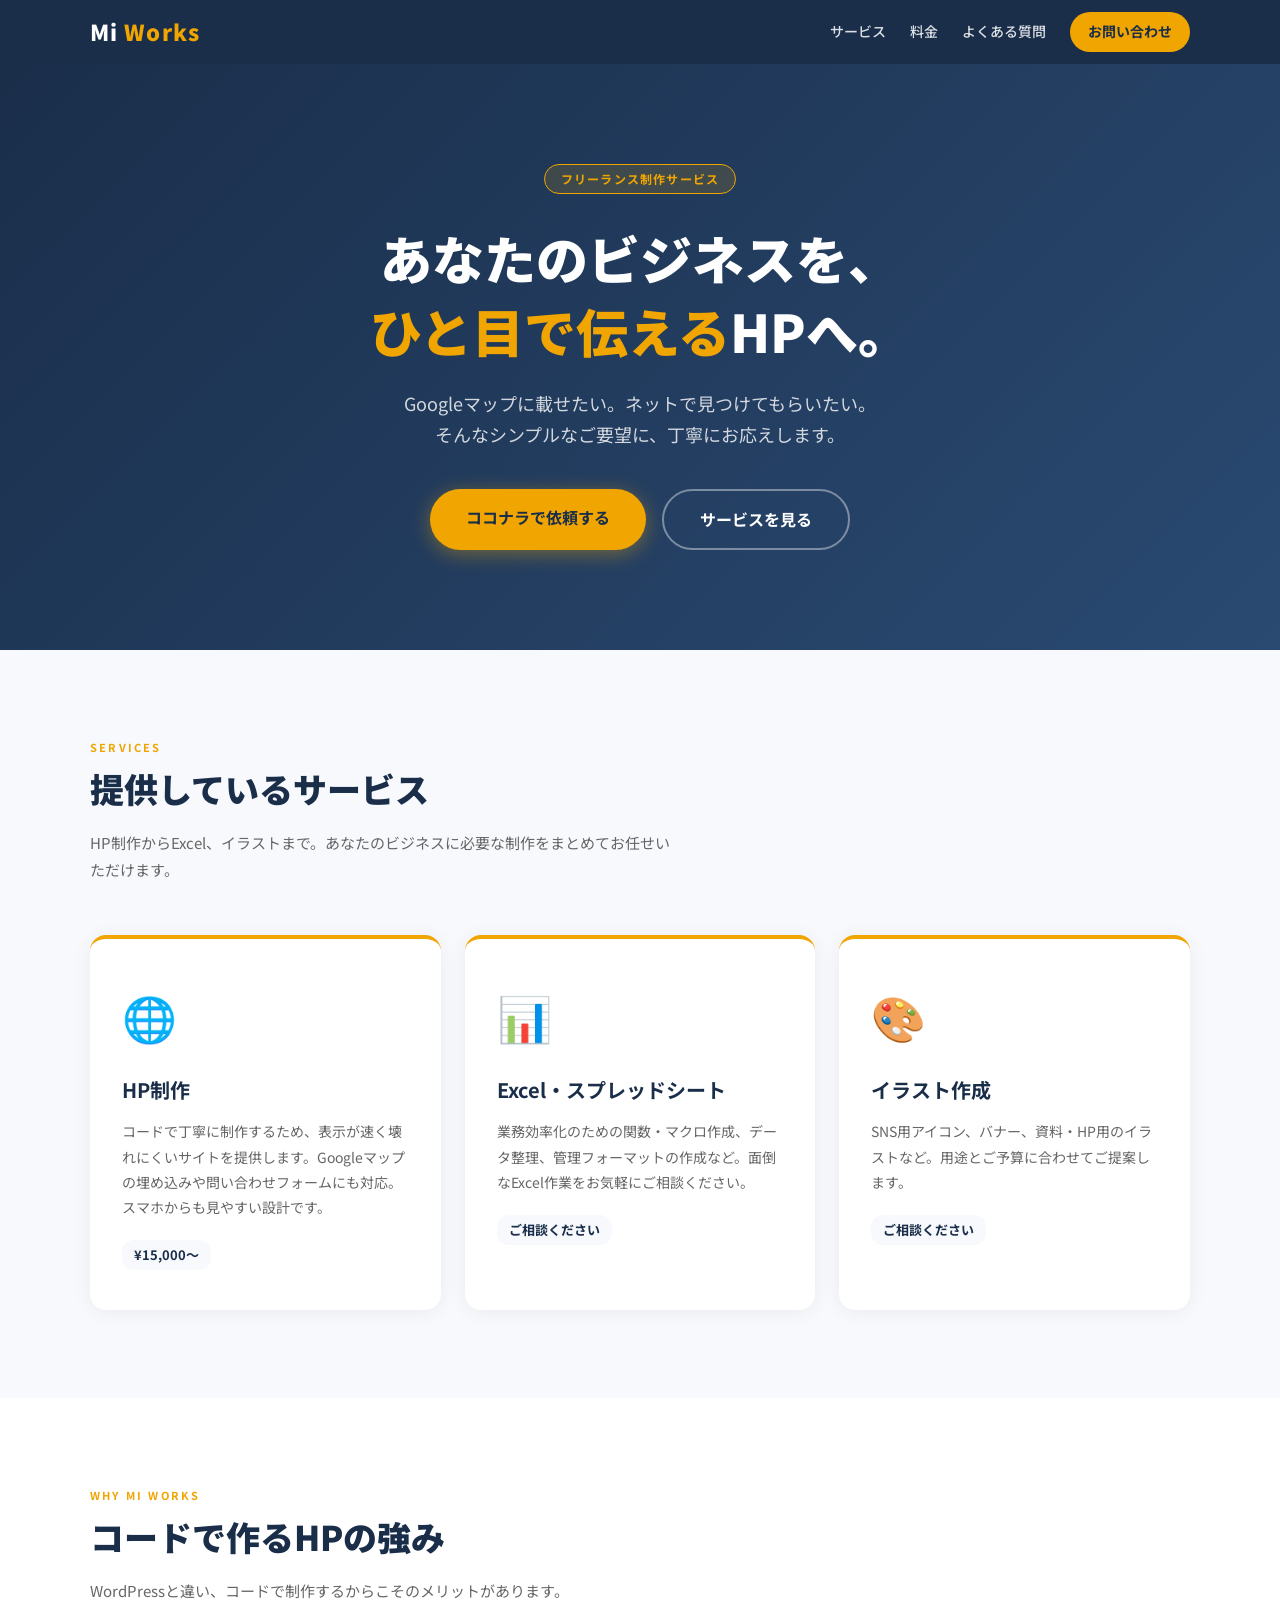
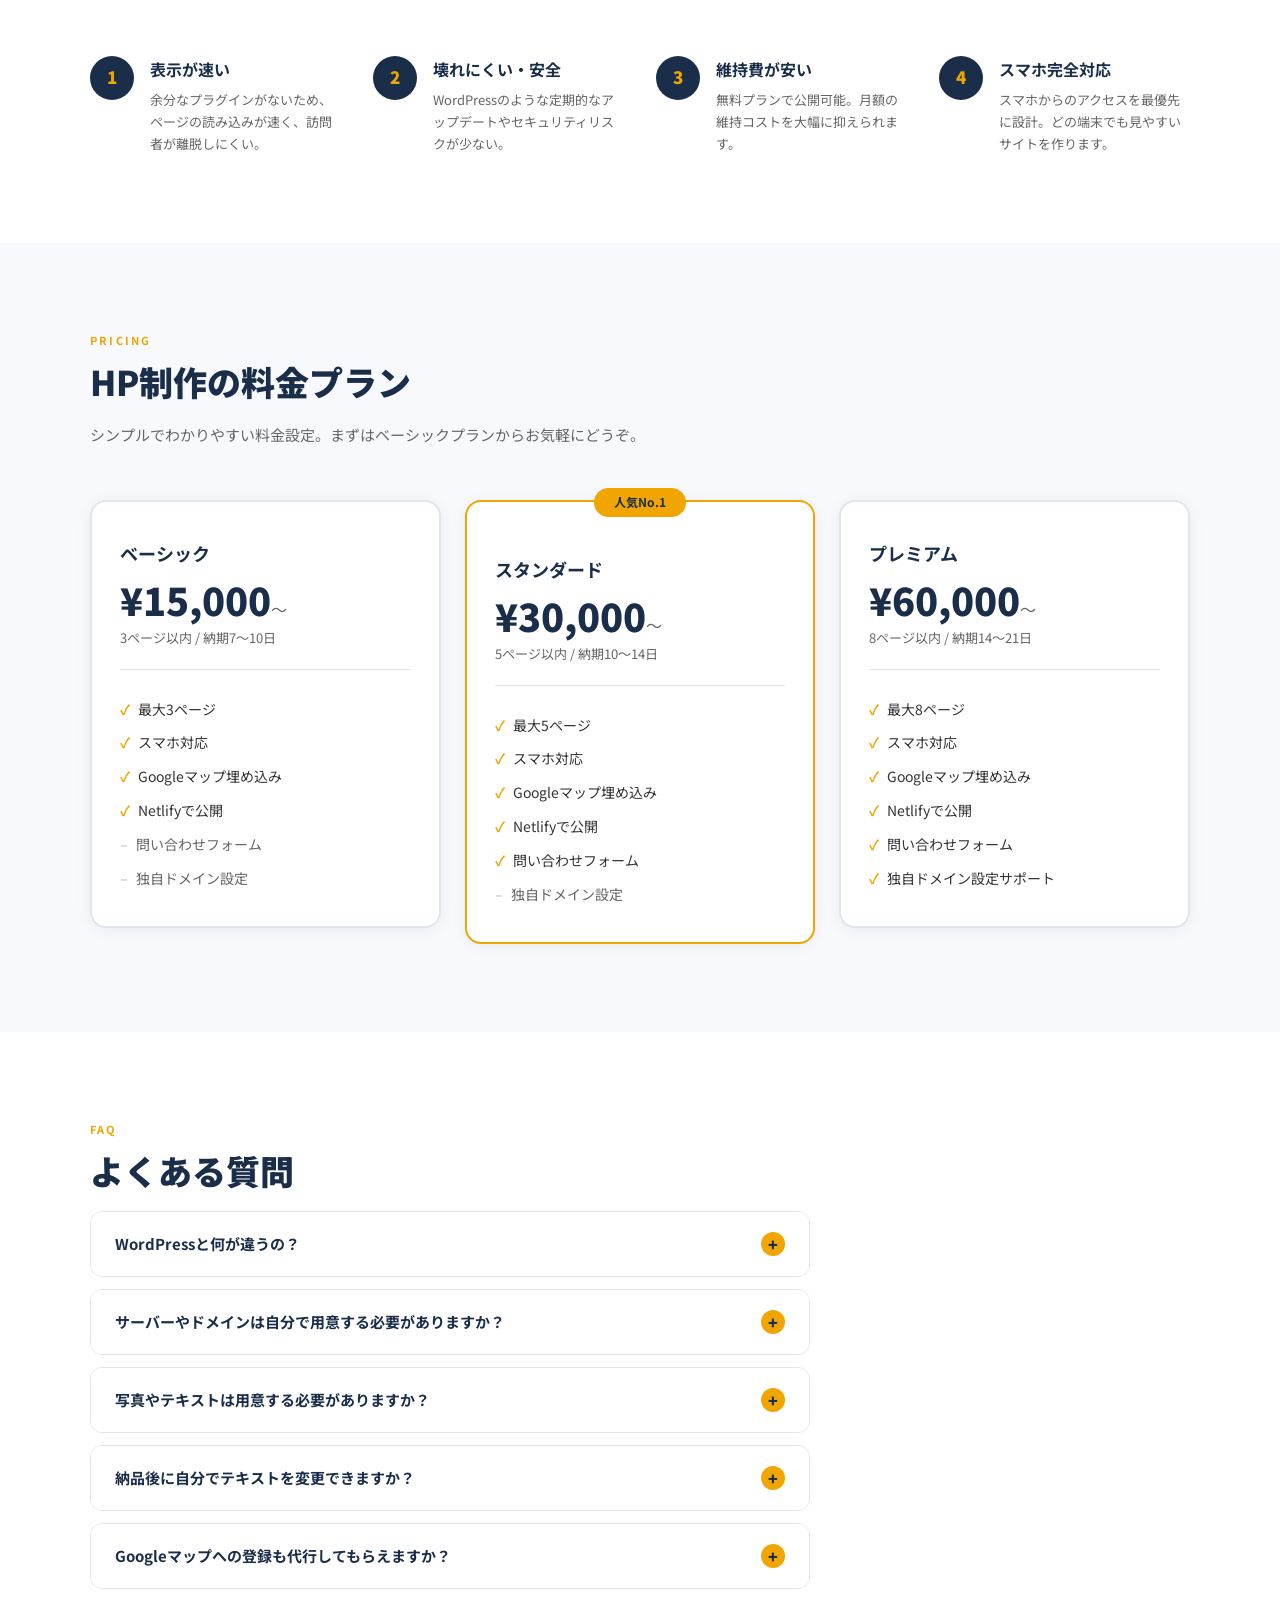
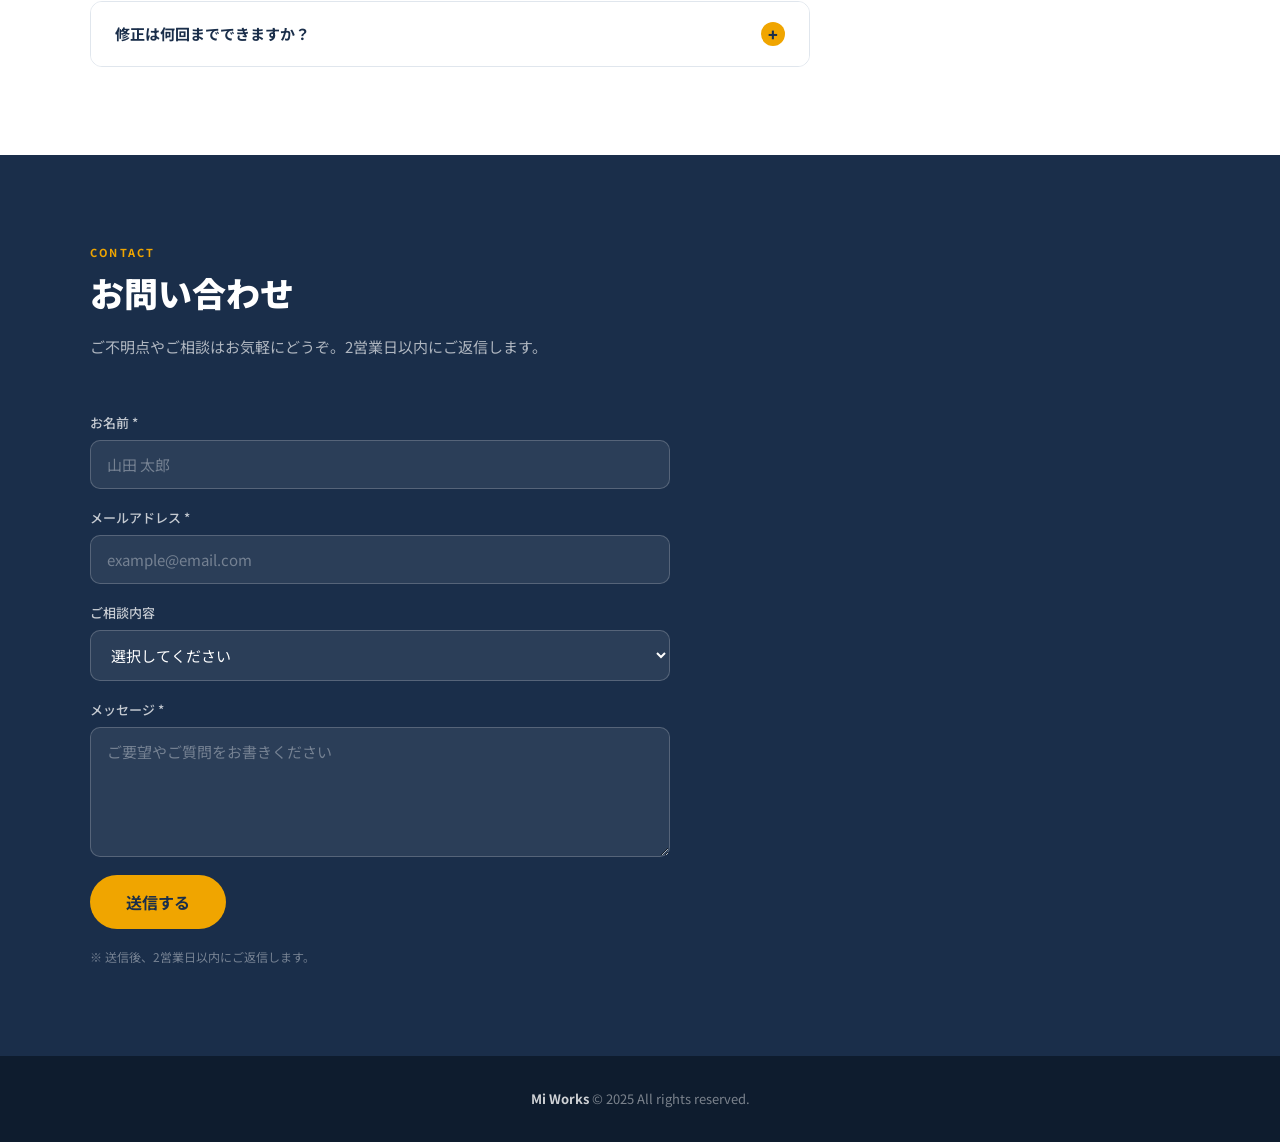
==== index.html @ 395dfb0a "Initial commit" ====
<!DOCTYPE html>
<html lang="ja">
<head>
  <meta charset="UTF-8">
  <meta name="viewport" content="width=device-width, initial-scale=1.0">
  <title>Mi Works | HP制作・Excel・イラスト</title>
  <link rel="preconnect" href="https://fonts.googleapis.com">
  <link href="https://fonts.googleapis.com/css2?family=Noto+Sans+JP:wght@400;500;700;900&display=swap" rel="stylesheet">
  <style>
    *, *::before, *::after { box-sizing: border-box; margin: 0; padding: 0; }

    :root {
      --navy: #1a2e4a;
      --navy-light: #2a4a72;
      --gold: #f0a500;
      --gold-dark: #d4900a;
      --bg: #ffffff;
      --bg-light: #f7f9fc;
      --text: #333333;
      --text-light: #666666;
      --border: #e0e6ed;
    }

    html { scroll-behavior: smooth; }

    body {
      font-family: 'Noto Sans JP', sans-serif;
      color: var(--text);
      line-height: 1.7;
      background: var(--bg);
    }

    /* Header */
    header {
      position: sticky;
      top: 0;
      background: var(--navy);
      z-index: 100;
      padding: 0 24px;
    }

    .header-inner {
      max-width: 1100px;
      margin: 0 auto;
      display: flex;
      align-items: center;
      justify-content: space-between;
      height: 64px;
    }

    .logo {
      color: #fff;
      font-size: 22px;
      font-weight: 900;
      letter-spacing: 0.05em;
      text-decoration: none;
    }

    .logo span { color: var(--gold); }

    nav { display: flex; gap: 24px; align-items: center; }

    nav a {
      color: rgba(255,255,255,0.85);
      text-decoration: none;
      font-size: 14px;
      font-weight: 500;
      transition: color 0.2s;
    }

    nav a:hover { color: var(--gold); }

    .nav-cta {
      background: var(--gold);
      color: var(--navy) !important;
      padding: 8px 18px;
      border-radius: 24px;
      font-weight: 700 !important;
    }

    .nav-cta:hover { background: var(--gold-dark); }

    .hamburger {
      display: none;
      flex-direction: column;
      gap: 5px;
      cursor: pointer;
      background: none;
      border: none;
      padding: 4px;
    }

    .hamburger span {
      display: block;
      width: 24px;
      height: 2px;
      background: #fff;
      border-radius: 2px;
    }

    /* Hero */
    .hero {
      background: linear-gradient(135deg, var(--navy) 0%, var(--navy-light) 100%);
      color: #fff;
      padding: 100px 24px;
      text-align: center;
    }

    .hero-badge {
      display: inline-block;
      background: rgba(240,165,0,0.15);
      border: 1px solid var(--gold);
      color: var(--gold);
      font-size: 12px;
      font-weight: 700;
      padding: 4px 16px;
      border-radius: 20px;
      margin-bottom: 28px;
      letter-spacing: 0.1em;
    }

    .hero h1 {
      font-size: clamp(28px, 5vw, 52px);
      font-weight: 900;
      line-height: 1.4;
      margin-bottom: 20px;
    }

    .hero h1 em {
      color: var(--gold);
      font-style: normal;
    }

    .hero p {
      font-size: clamp(14px, 2vw, 18px);
      opacity: 0.8;
      max-width: 560px;
      margin: 0 auto 40px;
    }

    .hero-buttons {
      display: flex;
      gap: 16px;
      justify-content: center;
      flex-wrap: wrap;
    }

    .btn-primary {
      background: var(--gold);
      color: var(--navy);
      padding: 15px 36px;
      border-radius: 36px;
      font-weight: 700;
      font-size: 16px;
      text-decoration: none;
      display: inline-block;
      transition: all 0.2s;
      box-shadow: 0 4px 20px rgba(240,165,0,0.4);
    }

    .btn-primary:hover {
      background: var(--gold-dark);
      transform: translateY(-2px);
      box-shadow: 0 8px 28px rgba(240,165,0,0.5);
    }

    .btn-secondary {
      background: transparent;
      color: #fff;
      padding: 15px 36px;
      border-radius: 36px;
      font-weight: 700;
      font-size: 16px;
      text-decoration: none;
      display: inline-block;
      border: 2px solid rgba(255,255,255,0.4);
      transition: all 0.2s;
    }

    .btn-secondary:hover {
      border-color: #fff;
      background: rgba(255,255,255,0.1);
    }

    /* Sections */
    section { padding: 88px 24px; }

    .section-inner { max-width: 1100px; margin: 0 auto; }

    .section-label {
      color: var(--gold);
      font-size: 11px;
      font-weight: 700;
      letter-spacing: 0.2em;
      text-transform: uppercase;
      margin-bottom: 8px;
    }

    .section-title {
      font-size: clamp(22px, 3vw, 34px);
      font-weight: 900;
      color: var(--navy);
      margin-bottom: 16px;
      line-height: 1.4;
    }

    .section-desc {
      color: var(--text-light);
      font-size: 15px;
      max-width: 580px;
      margin-bottom: 52px;
      line-height: 1.8;
    }

    /* Services */
    #services { background: var(--bg-light); }

    .service-grid {
      display: grid;
      grid-template-columns: repeat(auto-fit, minmax(280px, 1fr));
      gap: 24px;
    }

    .service-card {
      background: #fff;
      border-radius: 16px;
      padding: 40px 32px;
      box-shadow: 0 2px 20px rgba(0,0,0,0.06);
      transition: transform 0.2s, box-shadow 0.2s;
      border-top: 4px solid var(--gold);
    }

    .service-card:hover {
      transform: translateY(-6px);
      box-shadow: 0 12px 40px rgba(0,0,0,0.1);
    }

    .service-icon { font-size: 44px; margin-bottom: 20px; }

    .service-card h3 {
      font-size: 20px;
      font-weight: 700;
      color: var(--navy);
      margin-bottom: 12px;
    }

    .service-card p {
      font-size: 14px;
      color: var(--text-light);
      line-height: 1.8;
    }

    .service-tag {
      display: inline-block;
      background: var(--bg-light);
      color: var(--navy);
      font-size: 13px;
      font-weight: 700;
      padding: 4px 12px;
      border-radius: 12px;
      margin-top: 20px;
    }

    /* Why */
    #why { background: var(--bg); }

    .feature-grid {
      display: grid;
      grid-template-columns: repeat(auto-fit, minmax(240px, 1fr));
      gap: 32px;
    }

    .feature-item { display: flex; gap: 16px; align-items: flex-start; }

    .feature-num {
      flex-shrink: 0;
      width: 44px;
      height: 44px;
      background: var(--navy);
      color: var(--gold);
      border-radius: 50%;
      display: flex;
      align-items: center;
      justify-content: center;
      font-weight: 900;
      font-size: 17px;
    }

    .feature-text h4 {
      font-size: 16px;
      font-weight: 700;
      color: var(--navy);
      margin-bottom: 6px;
    }

    .feature-text p {
      font-size: 13px;
      color: var(--text-light);
      line-height: 1.7;
    }

    /* Pricing */
    #pricing { background: var(--bg-light); }

    .pricing-grid {
      display: grid;
      grid-template-columns: repeat(auto-fit, minmax(260px, 1fr));
      gap: 24px;
      align-items: start;
    }

    .pricing-card {
      background: #fff;
      border-radius: 16px;
      padding: 36px 28px;
      box-shadow: 0 2px 16px rgba(0,0,0,0.06);
      border: 2px solid var(--border);
    }

    .pricing-card.featured {
      border-color: var(--gold);
      position: relative;
      padding-top: 52px;
    }

    .featured-badge {
      position: absolute;
      top: -14px;
      left: 50%;
      transform: translateX(-50%);
      background: var(--gold);
      color: var(--navy);
      font-size: 12px;
      font-weight: 700;
      padding: 4px 20px;
      border-radius: 20px;
      white-space: nowrap;
    }

    .pricing-card h3 {
      font-size: 18px;
      font-weight: 700;
      color: var(--navy);
      margin-bottom: 8px;
    }

    .pricing-price {
      font-size: 38px;
      font-weight: 900;
      color: var(--navy);
      margin-bottom: 4px;
      line-height: 1.2;
    }

    .pricing-price span {
      font-size: 16px;
      font-weight: 400;
      color: var(--text-light);
    }

    .pricing-desc {
      font-size: 13px;
      color: var(--text-light);
      margin-bottom: 28px;
      padding-bottom: 20px;
      border-bottom: 1px solid var(--border);
    }

    .pricing-list {
      list-style: none;
      display: flex;
      flex-direction: column;
      gap: 10px;
    }

    .pricing-list li {
      font-size: 14px;
      color: var(--text);
      display: flex;
      align-items: center;
      gap: 8px;
    }

    .pricing-list li::before {
      content: '✓';
      color: var(--gold);
      font-weight: 700;
      flex-shrink: 0;
    }

    .pricing-list li.no::before {
      content: '–';
      color: #ccc;
    }

    .pricing-list li.no { color: var(--text-light); }

    /* FAQ */
    #faq { background: var(--bg); }

    .faq-list { max-width: 720px; display: flex; flex-direction: column; gap: 12px; }

    .faq-item {
      border: 1px solid var(--border);
      border-radius: 12px;
      overflow: hidden;
    }

    .faq-q {
      width: 100%;
      background: #fff;
      border: none;
      padding: 20px 24px;
      text-align: left;
      font-size: 15px;
      font-weight: 700;
      color: var(--navy);
      cursor: pointer;
      display: flex;
      justify-content: space-between;
      align-items: center;
      gap: 16px;
      font-family: inherit;
      transition: background 0.2s;
    }

    .faq-q:hover { background: var(--bg-light); }

    .faq-icon {
      flex-shrink: 0;
      width: 24px;
      height: 24px;
      background: var(--gold);
      color: var(--navy);
      border-radius: 50%;
      display: flex;
      align-items: center;
      justify-content: center;
      font-weight: 900;
      font-size: 16px;
      transition: transform 0.2s;
    }

    .faq-item.open .faq-icon { transform: rotate(45deg); }

    .faq-a {
      max-height: 0;
      overflow: hidden;
      transition: max-height 0.3s ease;
    }

    .faq-a p {
      padding: 16px 24px 20px;
      font-size: 14px;
      color: var(--text-light);
      line-height: 1.8;
      background: var(--bg-light);
    }

    /* Contact */
    #contact { background: var(--navy); }

    #contact .section-label { color: var(--gold); }
    #contact .section-title { color: #fff; }
    #contact .section-desc { color: rgba(255,255,255,0.65); }

    .contact-form {
      max-width: 580px;
      display: flex;
      flex-direction: column;
      gap: 18px;
    }

    .form-group { display: flex; flex-direction: column; gap: 6px; }

    .form-group label {
      font-size: 13px;
      font-weight: 500;
      color: rgba(255,255,255,0.75);
    }

    .form-group input,
    .form-group textarea,
    .form-group select {
      background: rgba(255,255,255,0.08);
      border: 1px solid rgba(255,255,255,0.2);
      border-radius: 10px;
      padding: 13px 16px;
      color: #fff;
      font-size: 15px;
      font-family: inherit;
      outline: none;
      transition: border-color 0.2s;
    }

    .form-group input::placeholder,
    .form-group textarea::placeholder {
      color: rgba(255,255,255,0.35);
    }

    .form-group input:focus,
    .form-group textarea:focus,
    .form-group select:focus {
      border-color: var(--gold);
    }

    .form-group textarea { resize: vertical; min-height: 130px; }
    .form-group select option { background: var(--navy); }

    .btn-submit {
      background: var(--gold);
      color: var(--navy);
      border: none;
      padding: 15px 36px;
      border-radius: 36px;
      font-weight: 700;
      font-size: 16px;
      cursor: pointer;
      transition: all 0.2s;
      align-self: flex-start;
      font-family: inherit;
    }

    .btn-submit:hover {
      background: var(--gold-dark);
      transform: translateY(-2px);
    }

    .form-note {
      font-size: 12px;
      color: rgba(255,255,255,0.4);
    }

    /* Footer */
    footer {
      background: #0e1c2e;
      color: rgba(255,255,255,0.45);
      text-align: center;
      padding: 32px 24px;
      font-size: 13px;
    }

    footer strong { color: rgba(255,255,255,0.8); }

    /* Mobile */
    @media (max-width: 768px) {
      nav { display: none; }

      nav.open {
        display: flex;
        flex-direction: column;
        position: absolute;
        top: 64px;
        left: 0;
        right: 0;
        background: var(--navy);
        padding: 20px 24px;
        gap: 18px;
        border-top: 1px solid rgba(255,255,255,0.1);
        z-index: 99;
      }

      .hamburger { display: flex; }
      header { position: relative; }
      section { padding: 64px 20px; }
      .hero { padding: 72px 20px; }
    }
  </style>
</head>
<body>

<header>
  <div class="header-inner">
    <a href="#" class="logo">Mi <span>Works</span></a>
    <nav id="nav">
      <a href="#services">サービス</a>
      <a href="#pricing">料金</a>
      <a href="#faq">よくある質問</a>
      <a href="#contact" class="nav-cta">お問い合わせ</a>
    </nav>
    <button class="hamburger" id="hamburger" aria-label="メニュー">
      <span></span><span></span><span></span>
    </button>
  </div>
</header>

<section class="hero">
  <div class="hero-badge">フリーランス制作サービス</div>
  <h1>あなたのビジネスを、<br><em>ひと目で伝える</em>HPへ。</h1>
  <p>Googleマップに載せたい。ネットで見つけてもらいたい。<br>そんなシンプルなご要望に、丁寧にお応えします。</p>
  <div class="hero-buttons">
    <a href="https://coconala.com" class="btn-primary">ココナラで依頼する</a>
    <a href="#services" class="btn-secondary">サービスを見る</a>
  </div>
</section>

<section id="services">
  <div class="section-inner">
    <div class="section-label">Services</div>
    <h2 class="section-title">提供しているサービス</h2>
    <p class="section-desc">HP制作からExcel、イラストまで。あなたのビジネスに必要な制作をまとめてお任せいただけます。</p>
    <div class="service-grid">
      <div class="service-card">
        <div class="service-icon">🌐</div>
        <h3>HP制作</h3>
        <p>コードで丁寧に制作するため、表示が速く壊れにくいサイトを提供します。Googleマップの埋め込みや問い合わせフォームにも対応。スマホからも見やすい設計です。</p>
        <span class="service-tag">¥15,000〜</span>
      </div>
      <div class="service-card">
        <div class="service-icon">📊</div>
        <h3>Excel・スプレッドシート</h3>
        <p>業務効率化のための関数・マクロ作成、データ整理、管理フォーマットの作成など。面倒なExcel作業をお気軽にご相談ください。</p>
        <span class="service-tag">ご相談ください</span>
      </div>
      <div class="service-card">
        <div class="service-icon">🎨</div>
        <h3>イラスト作成</h3>
        <p>SNS用アイコン、バナー、資料・HP用のイラストなど。用途とご予算に合わせてご提案します。</p>
        <span class="service-tag">ご相談ください</span>
      </div>
    </div>
  </div>
</section>

<section id="why">
  <div class="section-inner">
    <div class="section-label">Why Mi Works</div>
    <h2 class="section-title">コードで作るHPの強み</h2>
    <p class="section-desc">WordPressと違い、コードで制作するからこそのメリットがあります。</p>
    <div class="feature-grid">
      <div class="feature-item">
        <div class="feature-num">1</div>
        <div class="feature-text">
          <h4>表示が速い</h4>
          <p>余分なプラグインがないため、ページの読み込みが速く、訪問者が離脱しにくい。</p>
        </div>
      </div>
      <div class="feature-item">
        <div class="feature-num">2</div>
        <div class="feature-text">
          <h4>壊れにくい・安全</h4>
          <p>WordPressのような定期的なアップデートやセキュリティリスクが少ない。</p>
        </div>
      </div>
      <div class="feature-item">
        <div class="feature-num">3</div>
        <div class="feature-text">
          <h4>維持費が安い</h4>
          <p>無料プランで公開可能。月額の維持コストを大幅に抑えられます。</p>
        </div>
      </div>
      <div class="feature-item">
        <div class="feature-num">4</div>
        <div class="feature-text">
          <h4>スマホ完全対応</h4>
          <p>スマホからのアクセスを最優先に設計。どの端末でも見やすいサイトを作ります。</p>
        </div>
      </div>
    </div>
  </div>
</section>

<section id="pricing">
  <div class="section-inner">
    <div class="section-label">Pricing</div>
    <h2 class="section-title">HP制作の料金プラン</h2>
    <p class="section-desc">シンプルでわかりやすい料金設定。まずはベーシックプランからお気軽にどうぞ。</p>
    <div class="pricing-grid">
      <div class="pricing-card">
        <h3>ベーシック</h3>
        <div class="pricing-price">¥15,000<span>〜</span></div>
        <p class="pricing-desc">3ページ以内 / 納期7〜10日</p>
        <ul class="pricing-list">
          <li>最大3ページ</li>
          <li>スマホ対応</li>
          <li>Googleマップ埋め込み</li>
          <li>Netlifyで公開</li>
          <li class="no">問い合わせフォーム</li>
          <li class="no">独自ドメイン設定</li>
        </ul>
      </div>
      <div class="pricing-card featured">
        <div class="featured-badge">人気No.1</div>
        <h3>スタンダード</h3>
        <div class="pricing-price">¥30,000<span>〜</span></div>
        <p class="pricing-desc">5ページ以内 / 納期10〜14日</p>
        <ul class="pricing-list">
          <li>最大5ページ</li>
          <li>スマホ対応</li>
          <li>Googleマップ埋め込み</li>
          <li>Netlifyで公開</li>
          <li>問い合わせフォーム</li>
          <li class="no">独自ドメイン設定</li>
        </ul>
      </div>
      <div class="pricing-card">
        <h3>プレミアム</h3>
        <div class="pricing-price">¥60,000<span>〜</span></div>
        <p class="pricing-desc">8ページ以内 / 納期14〜21日</p>
        <ul class="pricing-list">
          <li>最大8ページ</li>
          <li>スマホ対応</li>
          <li>Googleマップ埋め込み</li>
          <li>Netlifyで公開</li>
          <li>問い合わせフォーム</li>
          <li>独自ドメイン設定サポート</li>
        </ul>
      </div>
    </div>
  </div>
</section>

<section id="faq">
  <div class="section-inner">
    <div class="section-label">FAQ</div>
    <h2 class="section-title">よくある質問</h2>
    <div class="faq-list">
      <div class="faq-item">
        <button class="faq-q">WordPressと何が違うの？<div class="faq-icon">+</div></button>
        <div class="faq-a"><p>WordPressはプラグインが多く便利な反面、表示が遅くなりやすく、定期的なアップデートが必要です。コードで作るサイトは軽くて速く、維持コストも低く抑えられます。</p></div>
      </div>
      <div class="faq-item">
        <button class="faq-q">サーバーやドメインは自分で用意する必要がありますか？<div class="faq-icon">+</div></button>
        <div class="faq-a"><p>ベーシック・スタンダードプランはNetlify（無料）で公開するため、サーバー契約は不要です。独自ドメイン（例：yourcompany.com）が必要な場合は別途取得していただきますが、取得方法をご案内します。</p></div>
      </div>
      <div class="faq-item">
        <button class="faq-q">写真やテキストは用意する必要がありますか？<div class="faq-icon">+</div></button>
        <div class="faq-a"><p>基本的にはご用意いただきます。ご用意が難しい場合は無料のフリー素材を使用する形でも対応可能です。お気軽にご相談ください。</p></div>
      </div>
      <div class="faq-item">
        <button class="faq-q">納品後に自分でテキストを変更できますか？<div class="faq-icon">+</div></button>
        <div class="faq-a"><p>HTMLファイルの編集が必要なため、ご自身での変更は難しい場合がほとんどです。変更が必要な際は別途お見積もりの上で対応いたします。</p></div>
      </div>
      <div class="faq-item">
        <button class="faq-q">Googleマップへの登録も代行してもらえますか？<div class="faq-icon">+</div></button>
        <div class="faq-a"><p>Googleマップへの登録（Googleビジネスプロフィール）はご自身での申請が必要ですが、手順をご案内します。HPへのGoogleマップ埋め込みはプランに含まれています。</p></div>
      </div>
      <div class="faq-item">
        <button class="faq-q">修正は何回までできますか？<div class="faq-icon">+</div></button>
        <div class="faq-a"><p>デザインの修正は3回まで含まれています。それ以上の修正や仕様変更が発生した場合は、別途お見積もりとなります。ご要望はなるべく最初にまとめてお伝えいただくとスムーズです。</p></div>
      </div>
    </div>
  </div>
</section>

<section id="contact">
  <div class="section-inner">
    <div class="section-label">Contact</div>
    <h2 class="section-title">お問い合わせ</h2>
    <p class="section-desc">ご不明点やご相談はお気軽にどうぞ。2営業日以内にご返信します。</p>
    <form class="contact-form" action="https://formspree.io/f/mlgvovpo" method="POST">
      <div class="form-group">
        <label>お名前 *</label>
        <input type="text" name="name" placeholder="山田 太郎" required>
      </div>
      <div class="form-group">
        <label>メールアドレス *</label>
        <input type="email" name="email" placeholder="example@email.com" required>
      </div>
      <div class="form-group">
        <label>ご相談内容</label>
        <select name="service">
          <option value="">選択してください</option>
          <option value="hp">HP制作</option>
          <option value="excel">Excel・スプレッドシート</option>
          <option value="illustration">イラスト作成</option>
          <option value="other">その他</option>
        </select>
      </div>
      <div class="form-group">
        <label>メッセージ *</label>
        <textarea name="message" placeholder="ご要望やご質問をお書きください" required></textarea>
      </div>
      <button type="submit" class="btn-submit">送信する</button>
      <p class="form-note">※ 送信後、2営業日以内にご返信します。</p>
    </form>
  </div>
</section>

<footer>
  <p><strong>Mi Works</strong> &copy; 2025 All rights reserved.</p>
</footer>

<script>
  const hamburger = document.getElementById('hamburger');
  const nav = document.getElementById('nav');
  hamburger.addEventListener('click', () => nav.classList.toggle('open'));

  document.querySelectorAll('.faq-q').forEach(btn => {
    btn.addEventListener('click', () => {
      const item = btn.parentElement;
      const answer = item.querySelector('.faq-a');
      const isOpen = item.classList.contains('open');
      document.querySelectorAll('.faq-item').forEach(i => {
        i.classList.remove('open');
        i.querySelector('.faq-a').style.maxHeight = '0';
      });
      if (!isOpen) {
        item.classList.add('open');
        answer.style.maxHeight = answer.scrollHeight + 'px';
      }
    });
  });
</script>

</body>
</html>
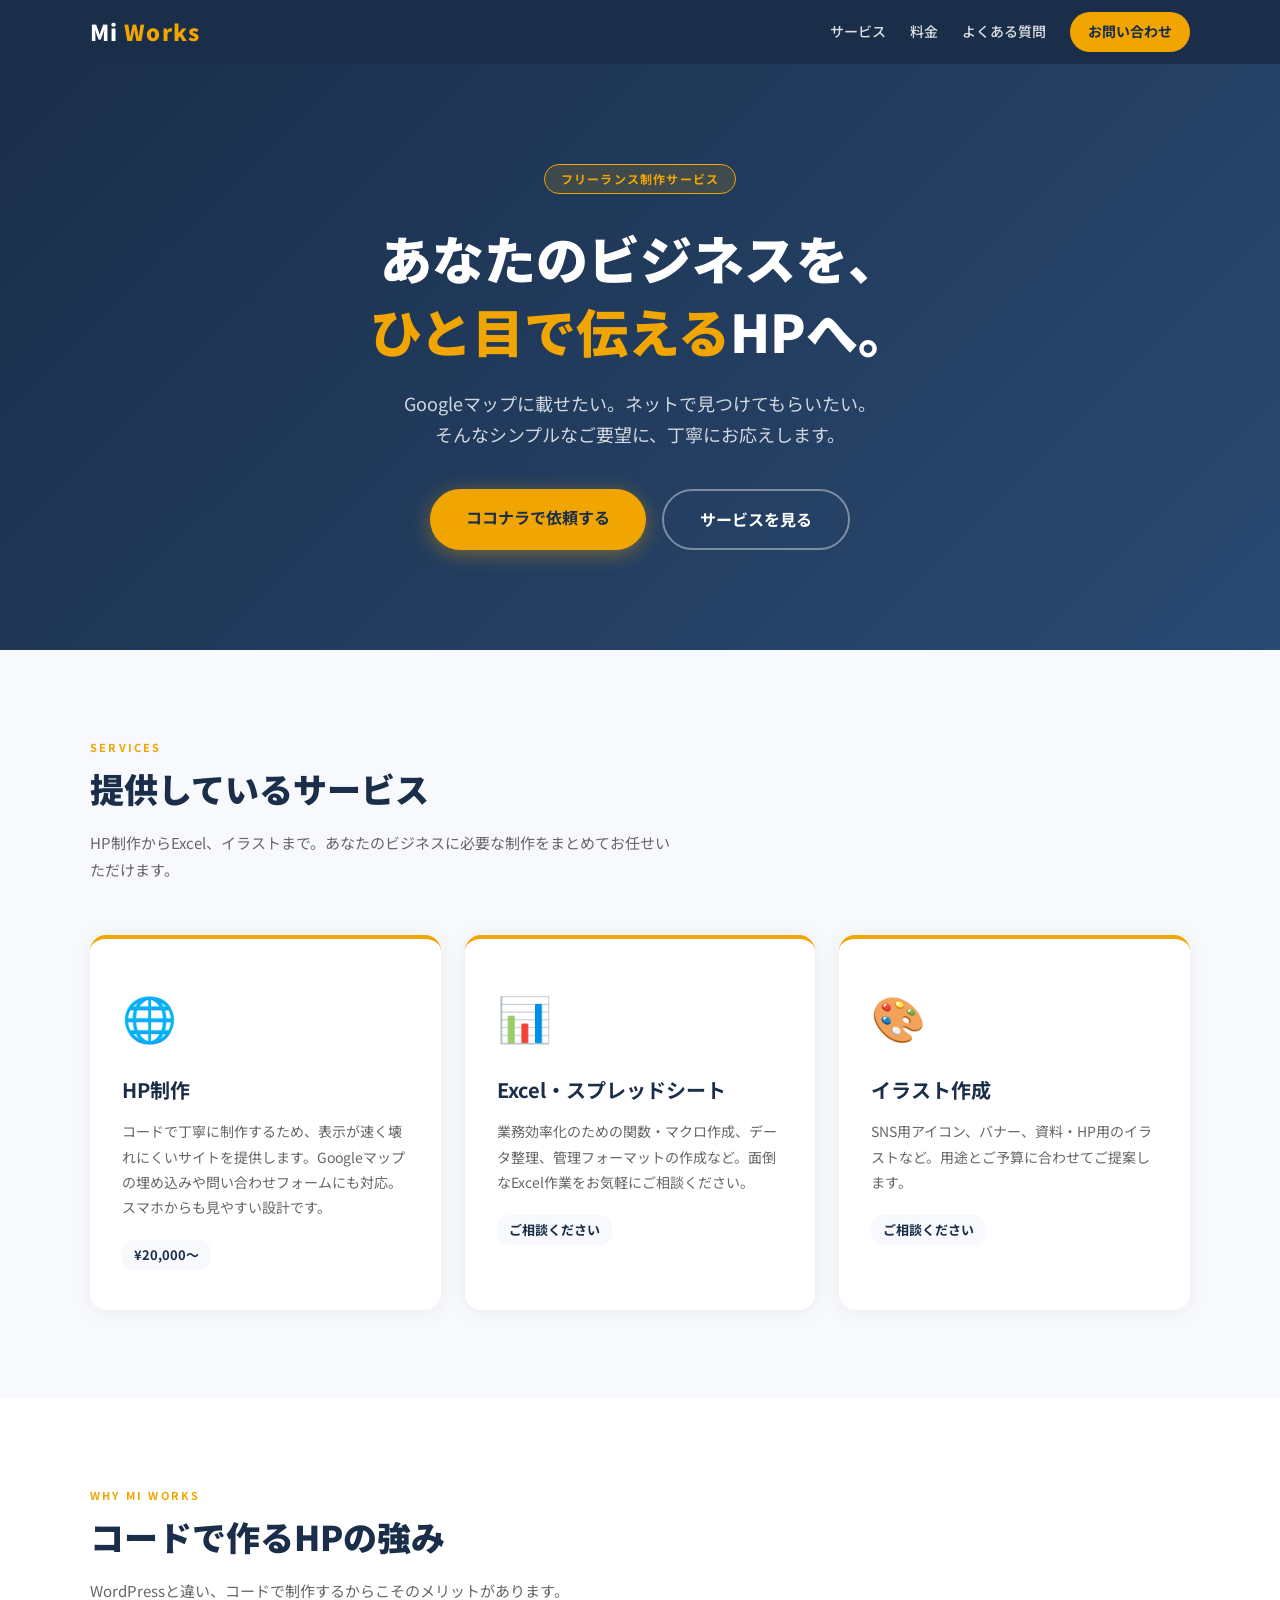
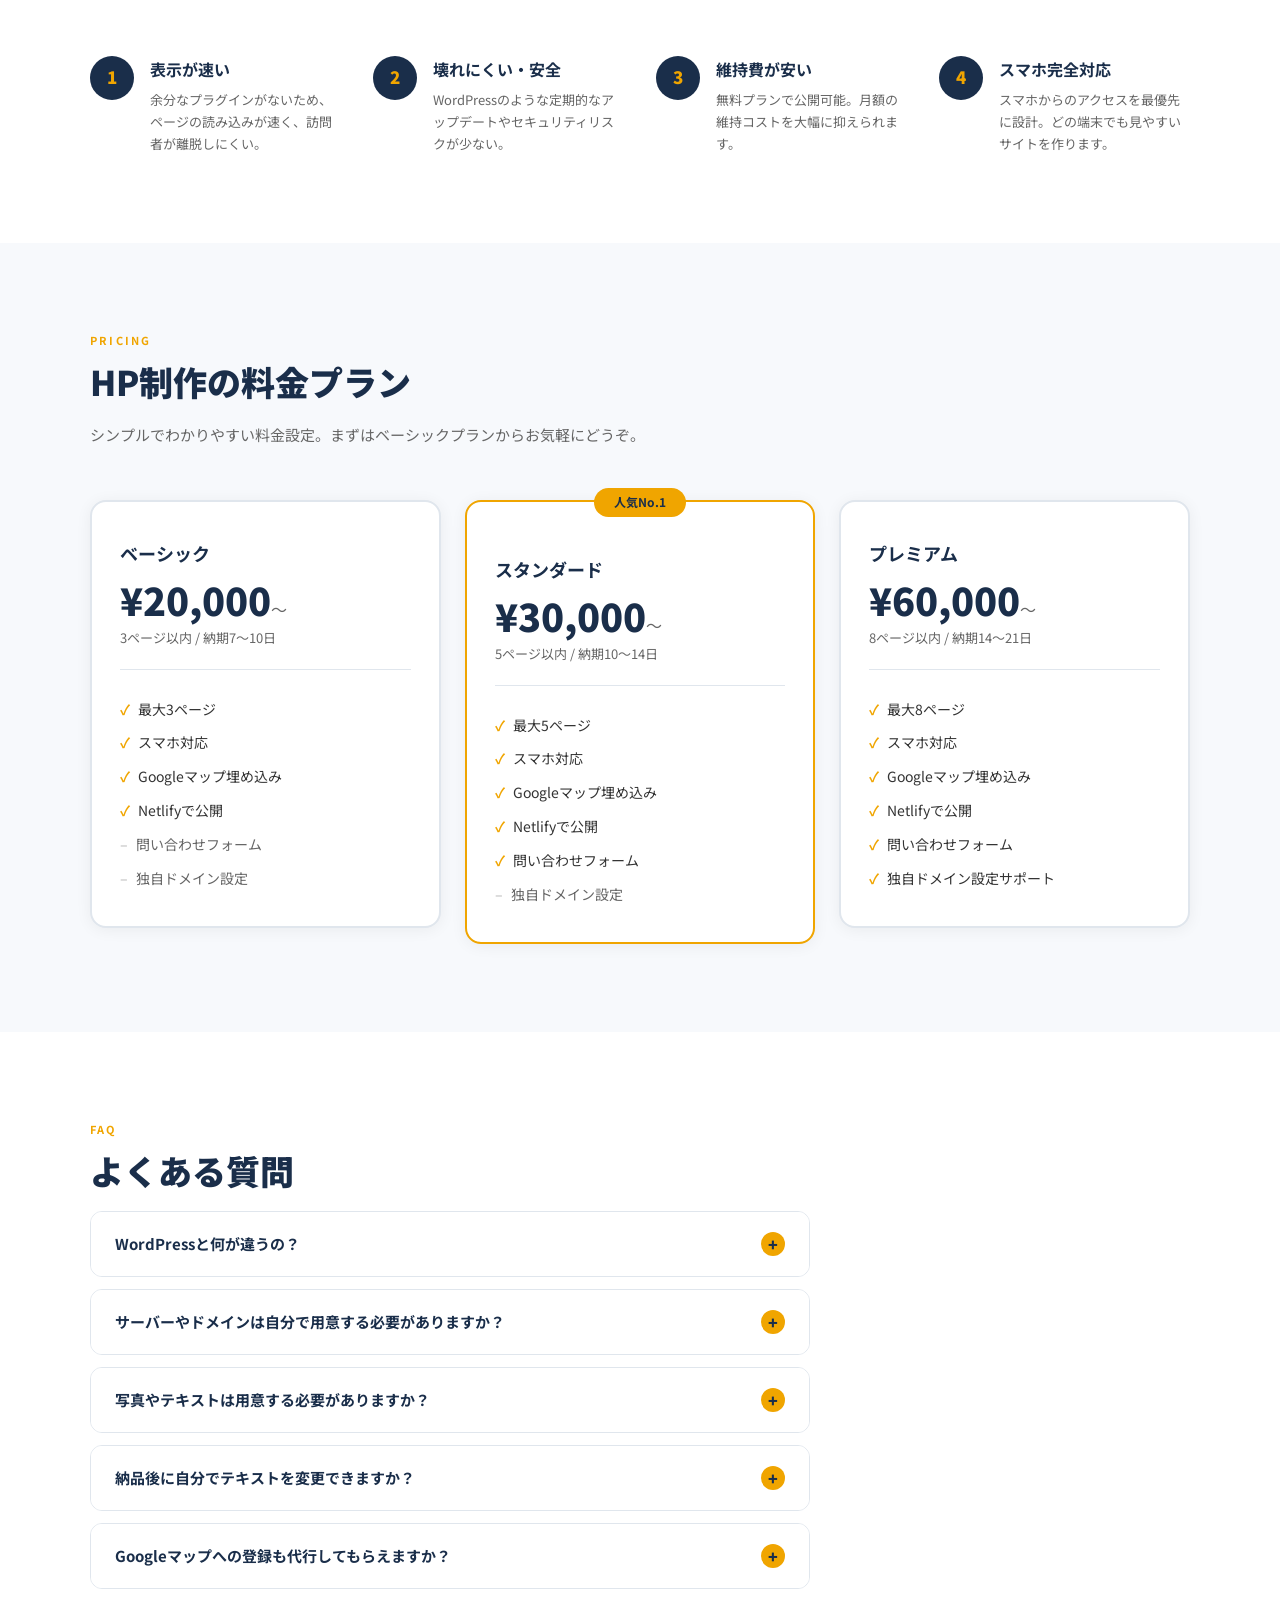
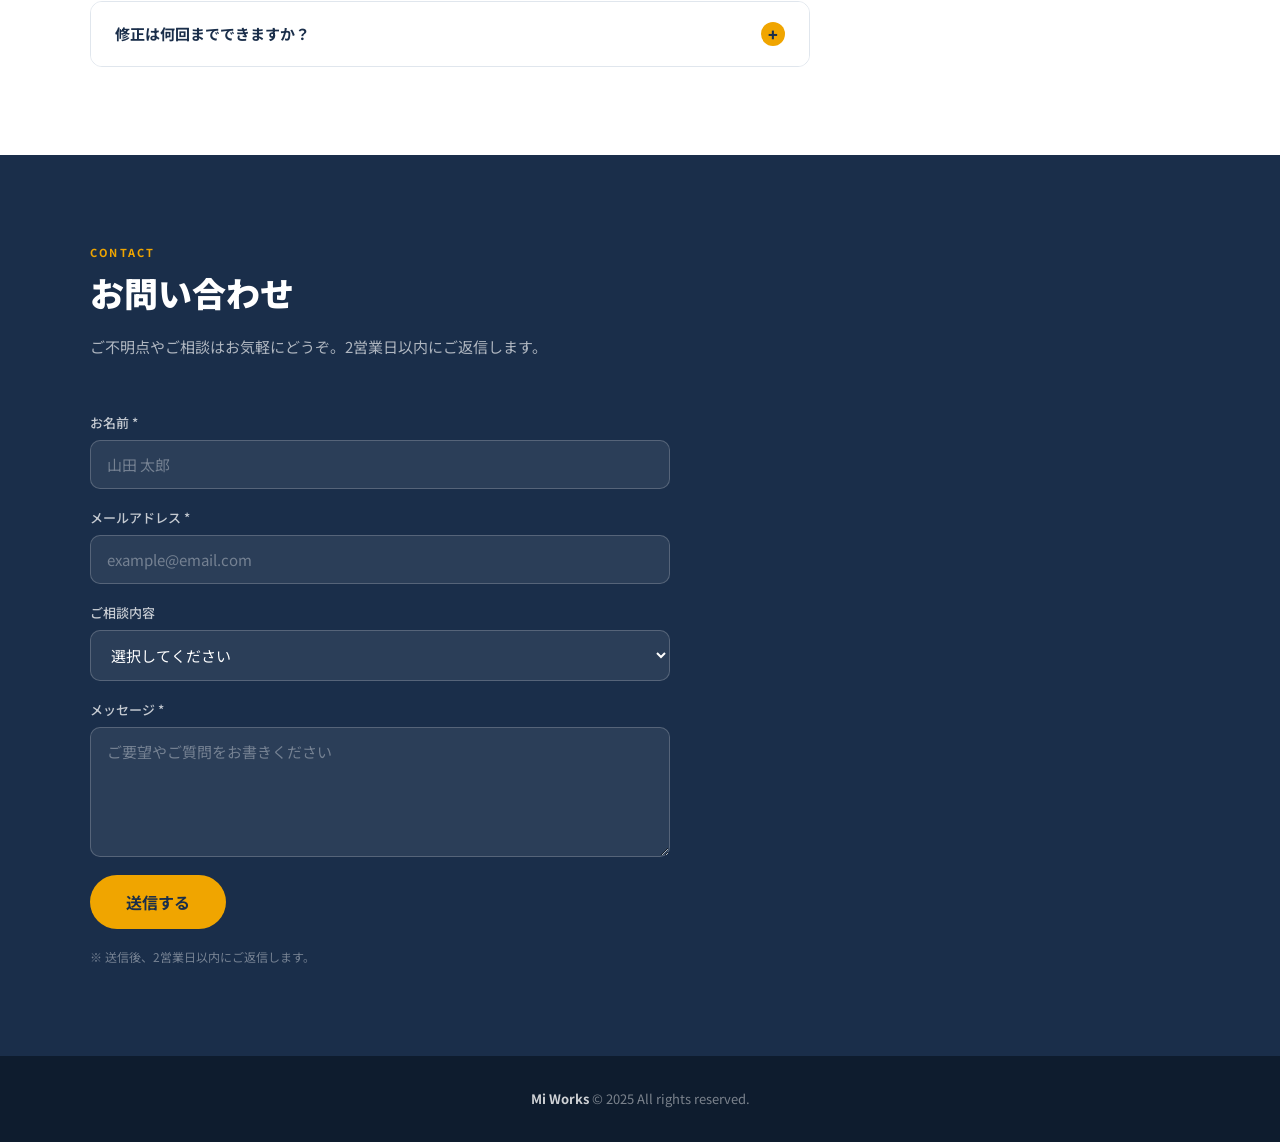
==== commit 2d72a022: "Update pricing from 15,000 to 20,000" ====
--- a/index.html
+++ b/index.html
@@ -604,7 +604,7 @@
         <div class="service-icon">🌐</div>
         <h3>HP制作</h3>
         <p>コードで丁寧に制作するため、表示が速く壊れにくいサイトを提供します。Googleマップの埋め込みや問い合わせフォームにも対応。スマホからも見やすい設計です。</p>
-        <span class="service-tag">¥15,000〜</span>
+        <span class="service-tag">¥20,000〜</span>
       </div>
       <div class="service-card">
         <div class="service-icon">📊</div>
@@ -668,7 +668,7 @@
     <div class="pricing-grid">
       <div class="pricing-card">
         <h3>ベーシック</h3>
-        <div class="pricing-price">¥15,000<span>〜</span></div>
+        <div class="pricing-price">¥20,000<span>〜</span></div>
         <p class="pricing-desc">3ページ以内 / 納期7〜10日</p>
         <ul class="pricing-list">
           <li>最大3ページ</li>
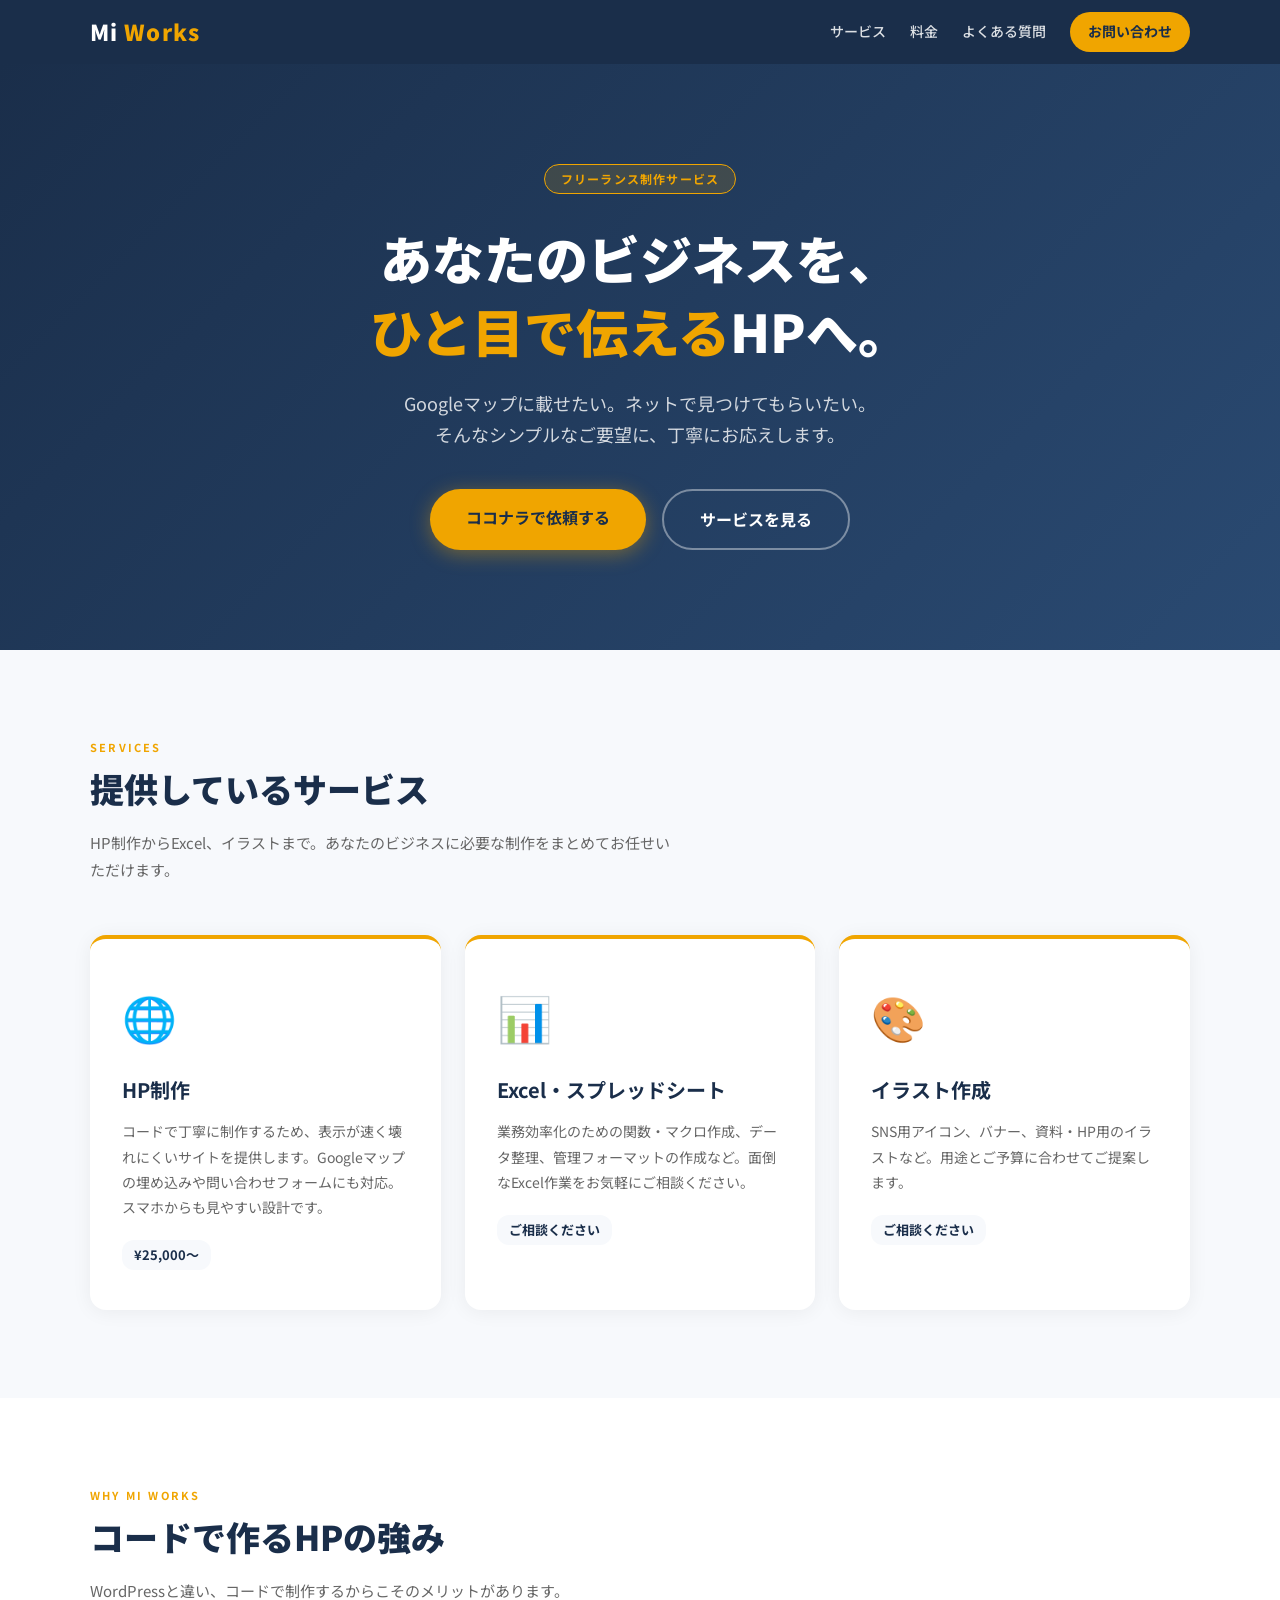
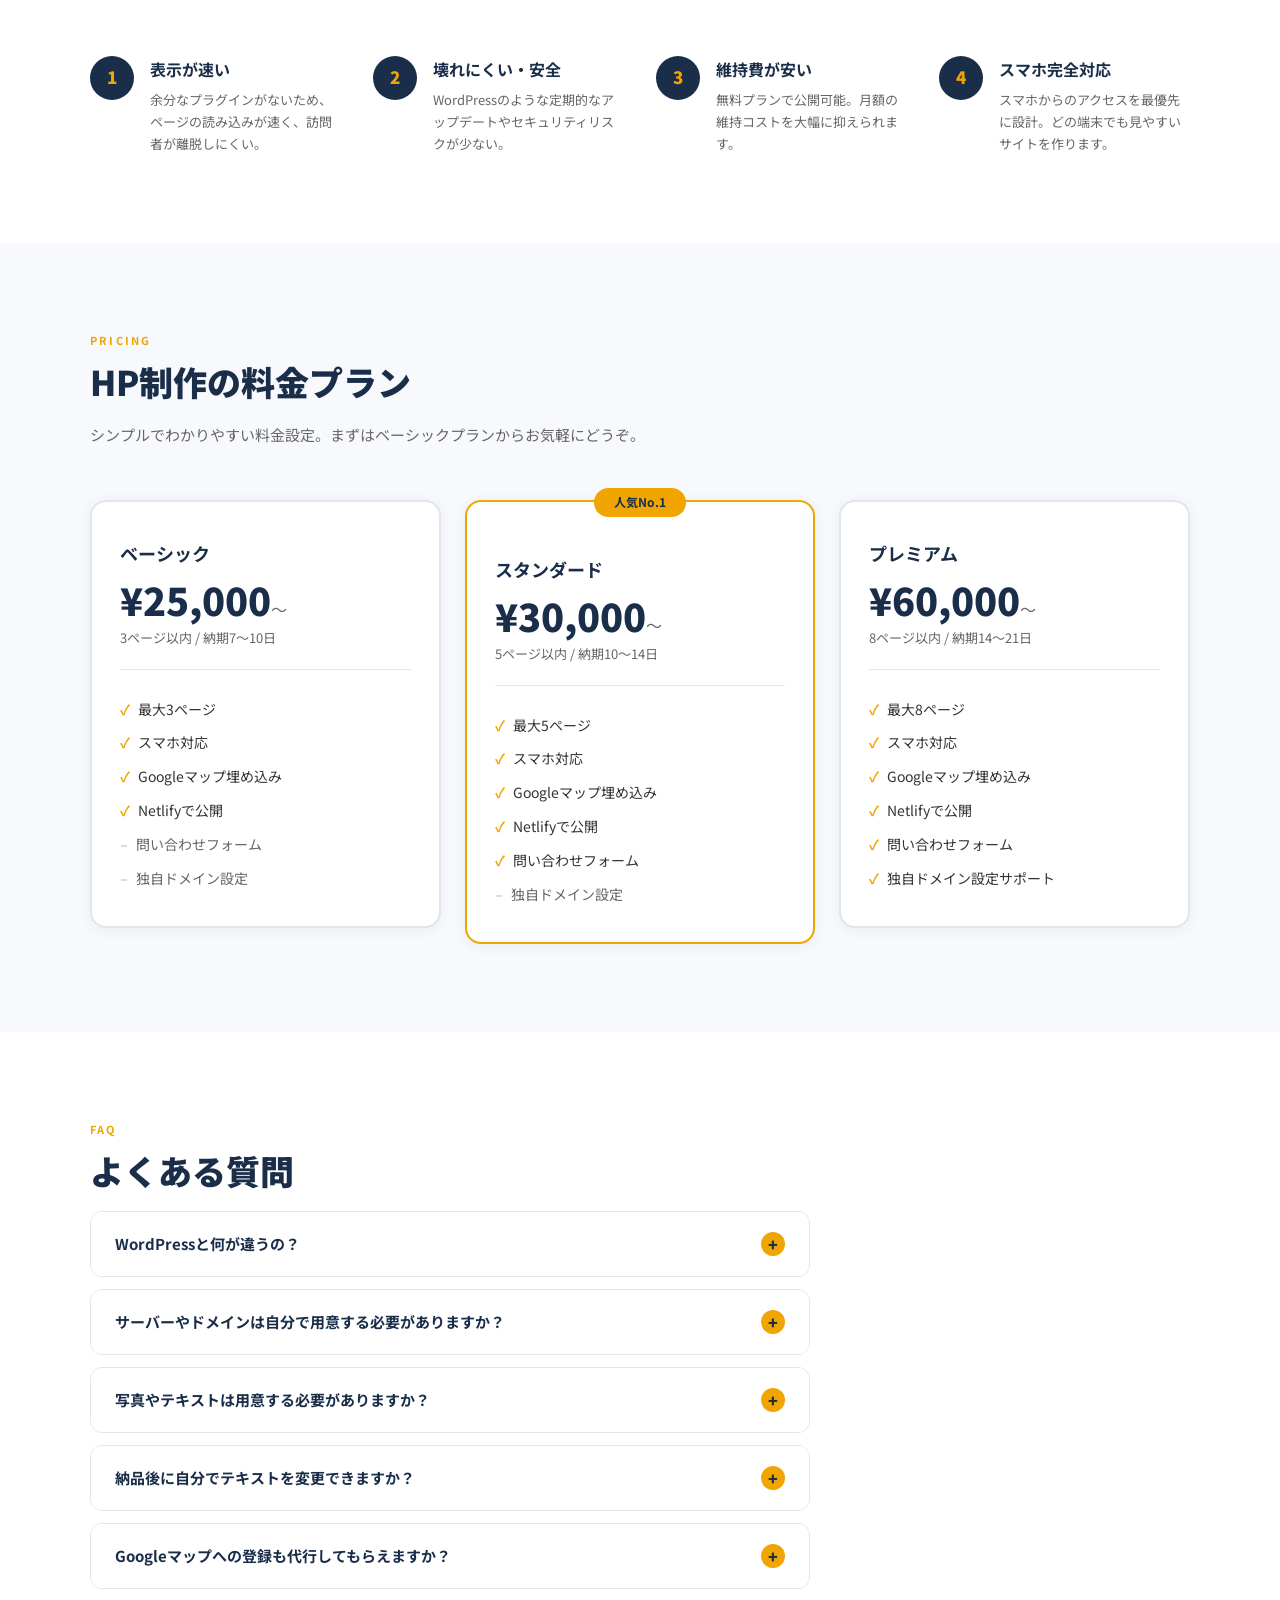
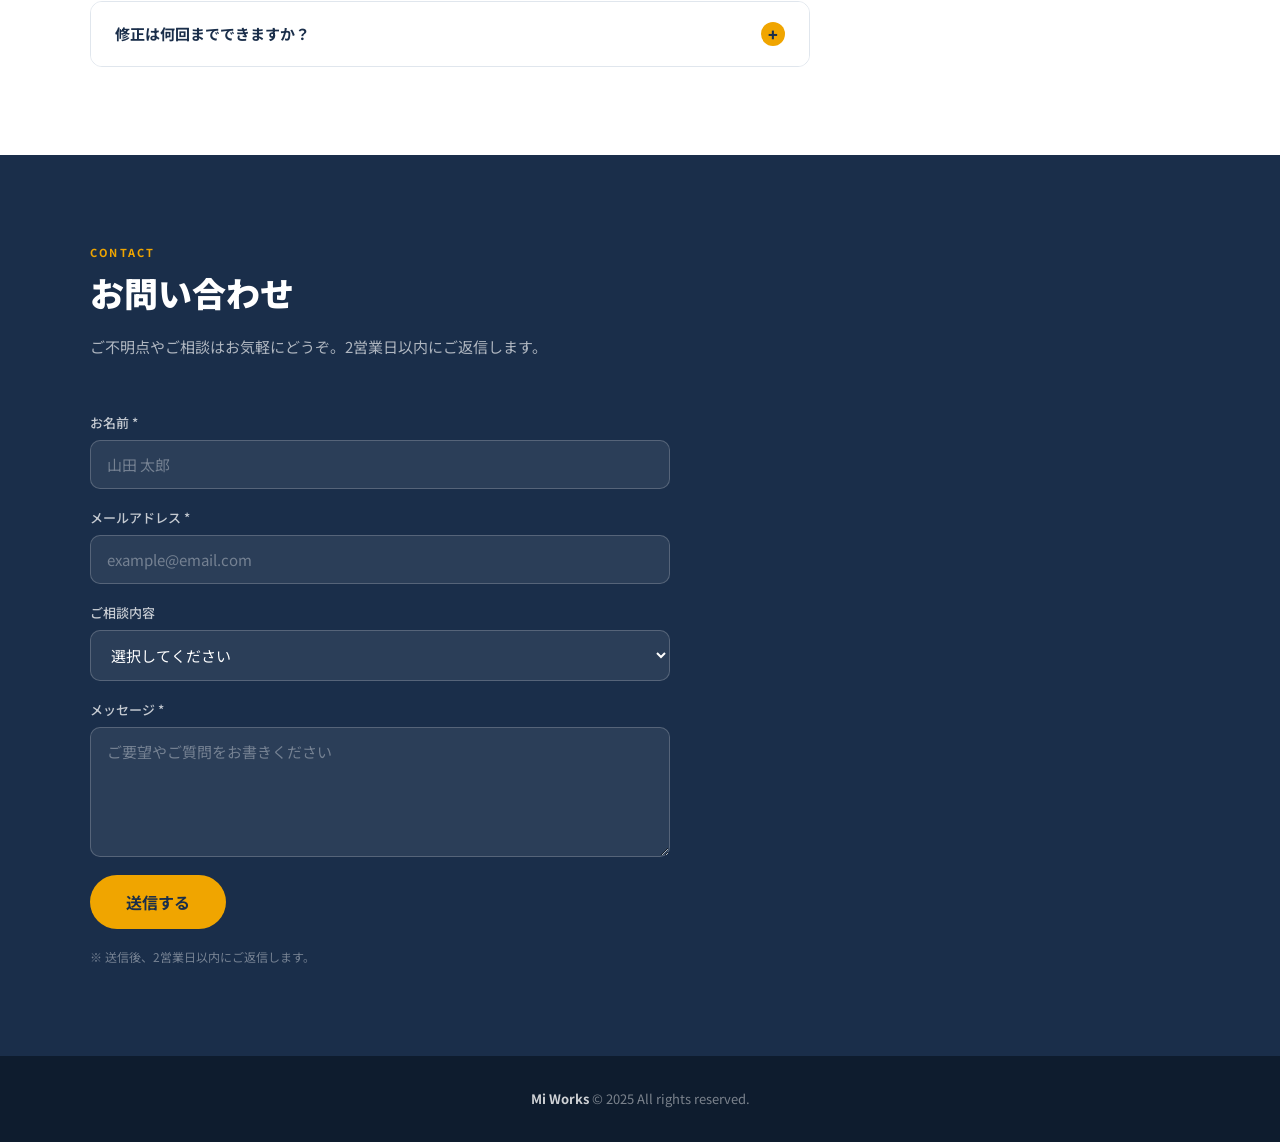
==== commit f890d38b: "Update basic plan price to 25,000" ====
--- a/index.html
+++ b/index.html
@@ -604,7 +604,7 @@
         <div class="service-icon">🌐</div>
         <h3>HP制作</h3>
         <p>コードで丁寧に制作するため、表示が速く壊れにくいサイトを提供します。Googleマップの埋め込みや問い合わせフォームにも対応。スマホからも見やすい設計です。</p>
-        <span class="service-tag">¥20,000〜</span>
+        <span class="service-tag">¥25,000〜</span>
       </div>
       <div class="service-card">
         <div class="service-icon">📊</div>
@@ -668,7 +668,7 @@
     <div class="pricing-grid">
       <div class="pricing-card">
         <h3>ベーシック</h3>
-        <div class="pricing-price">¥20,000<span>〜</span></div>
+        <div class="pricing-price">¥25,000<span>〜</span></div>
         <p class="pricing-desc">3ページ以内 / 納期7〜10日</p>
         <ul class="pricing-list">
           <li>最大3ページ</li>
